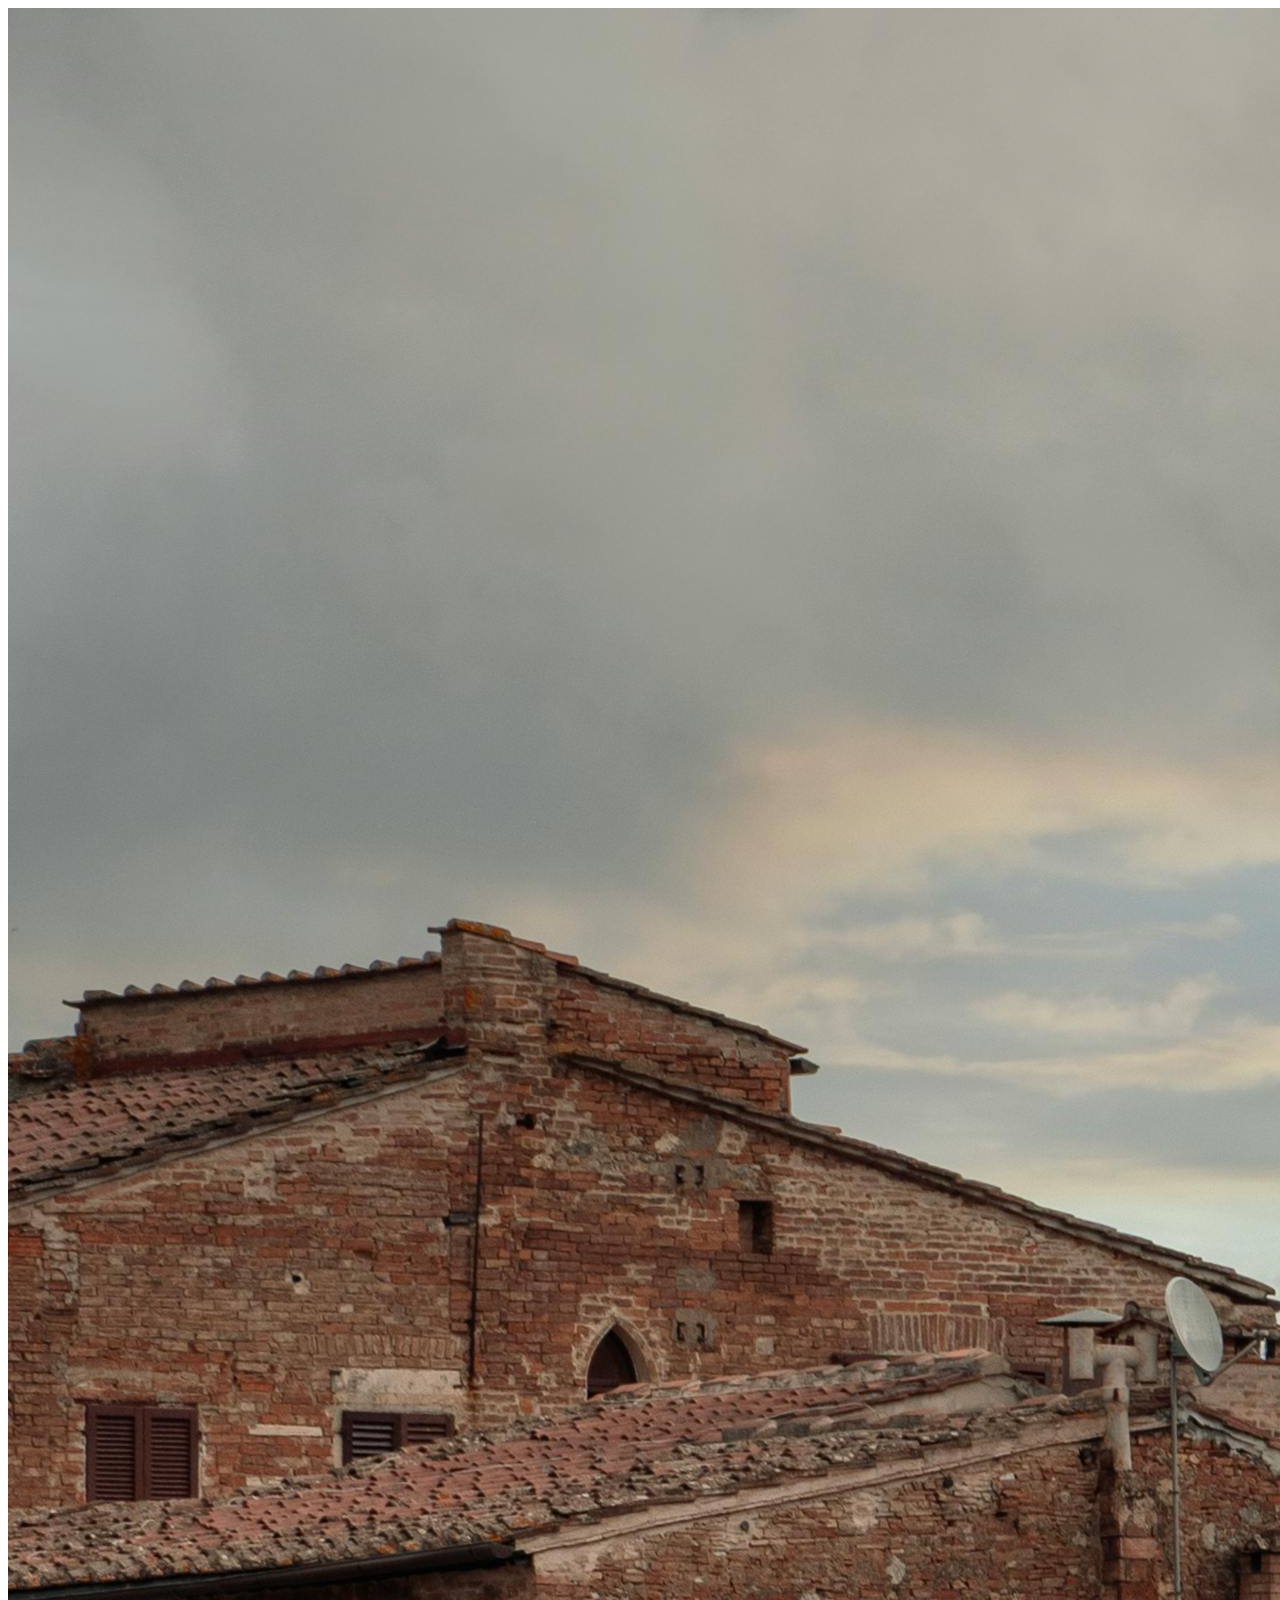
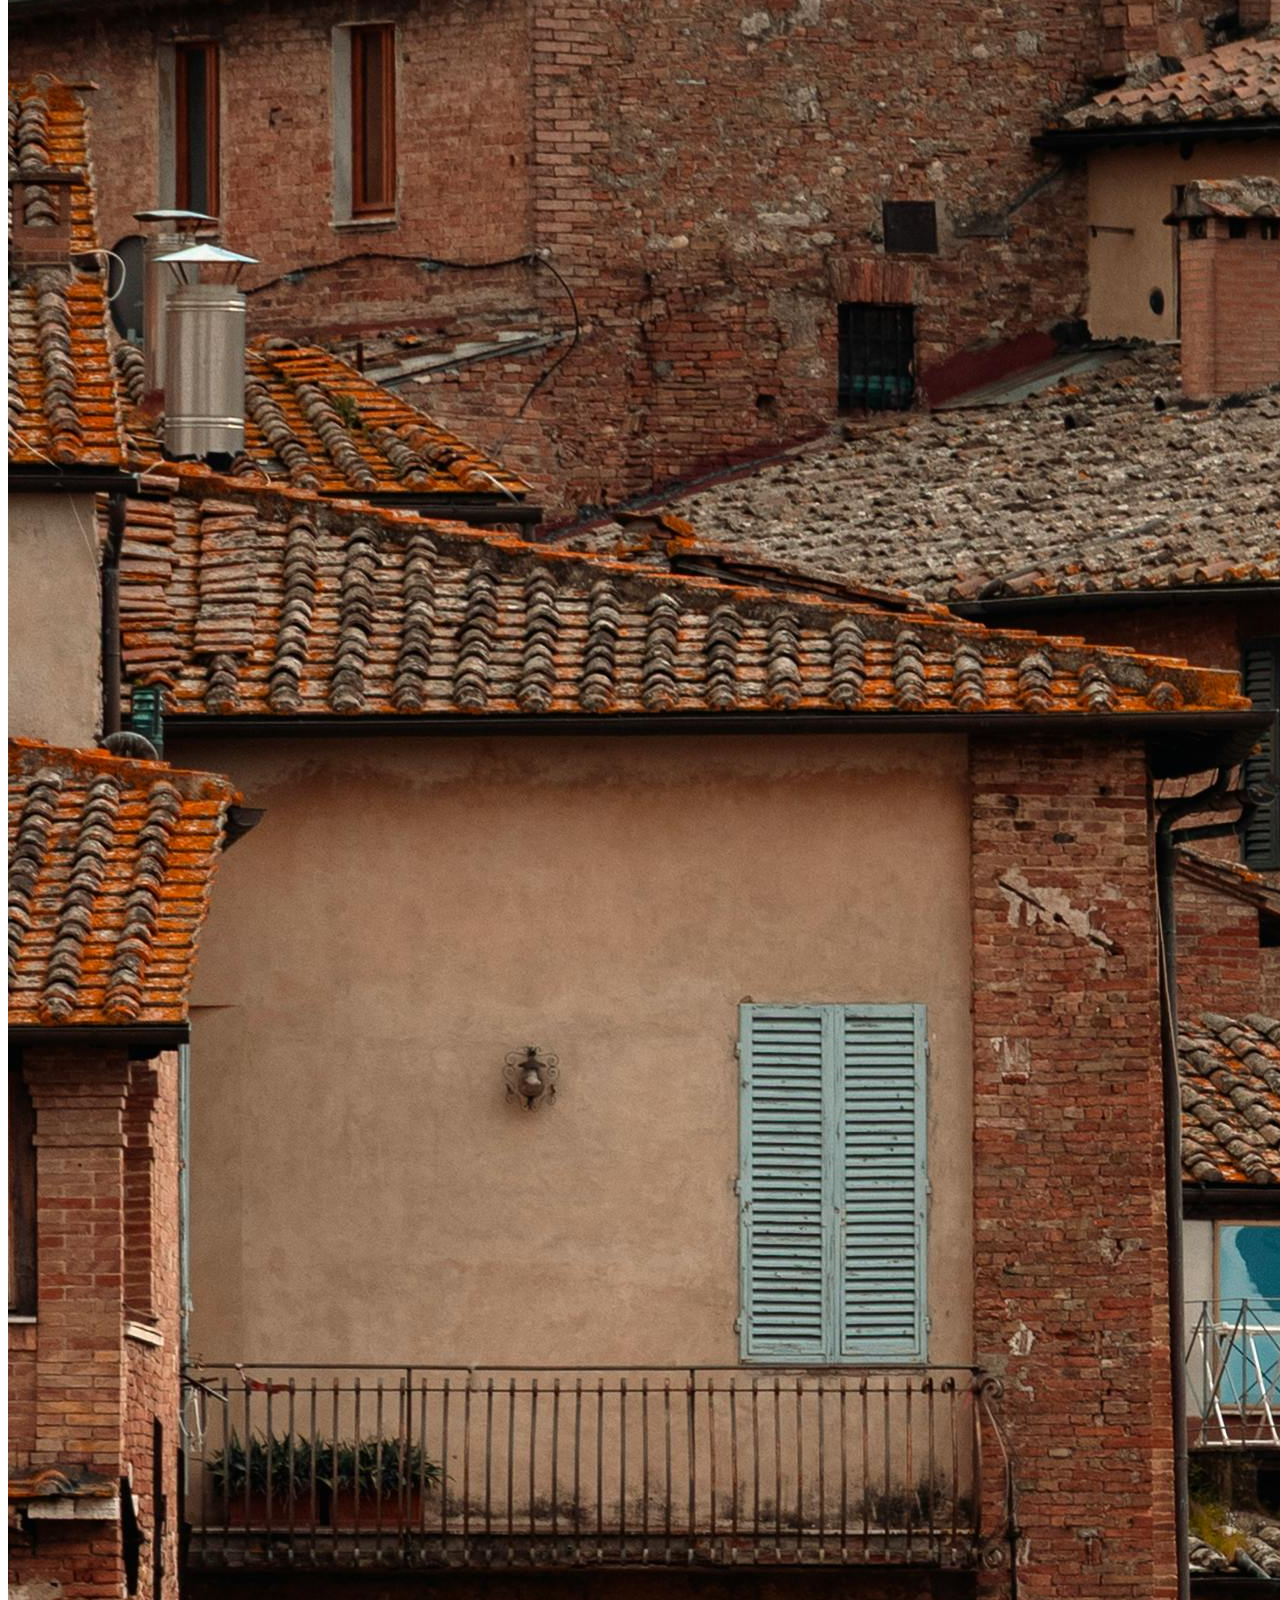
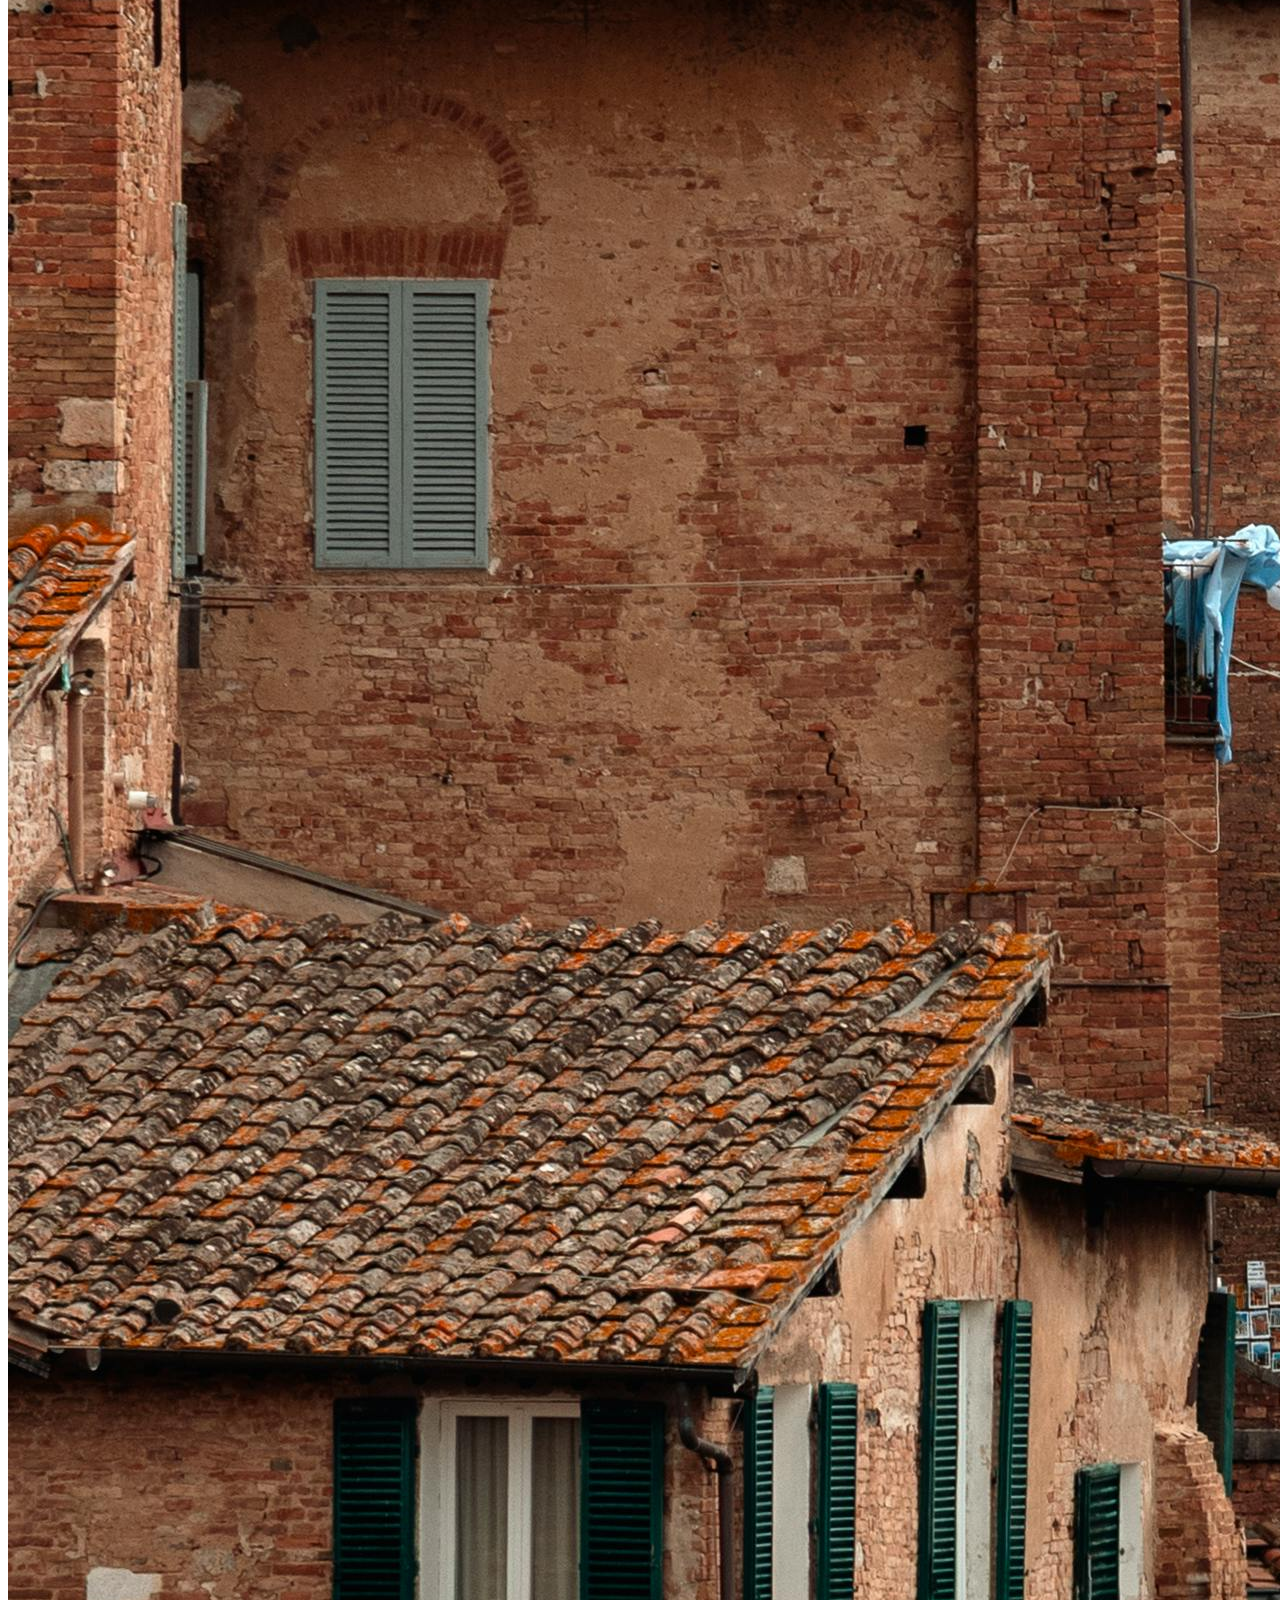
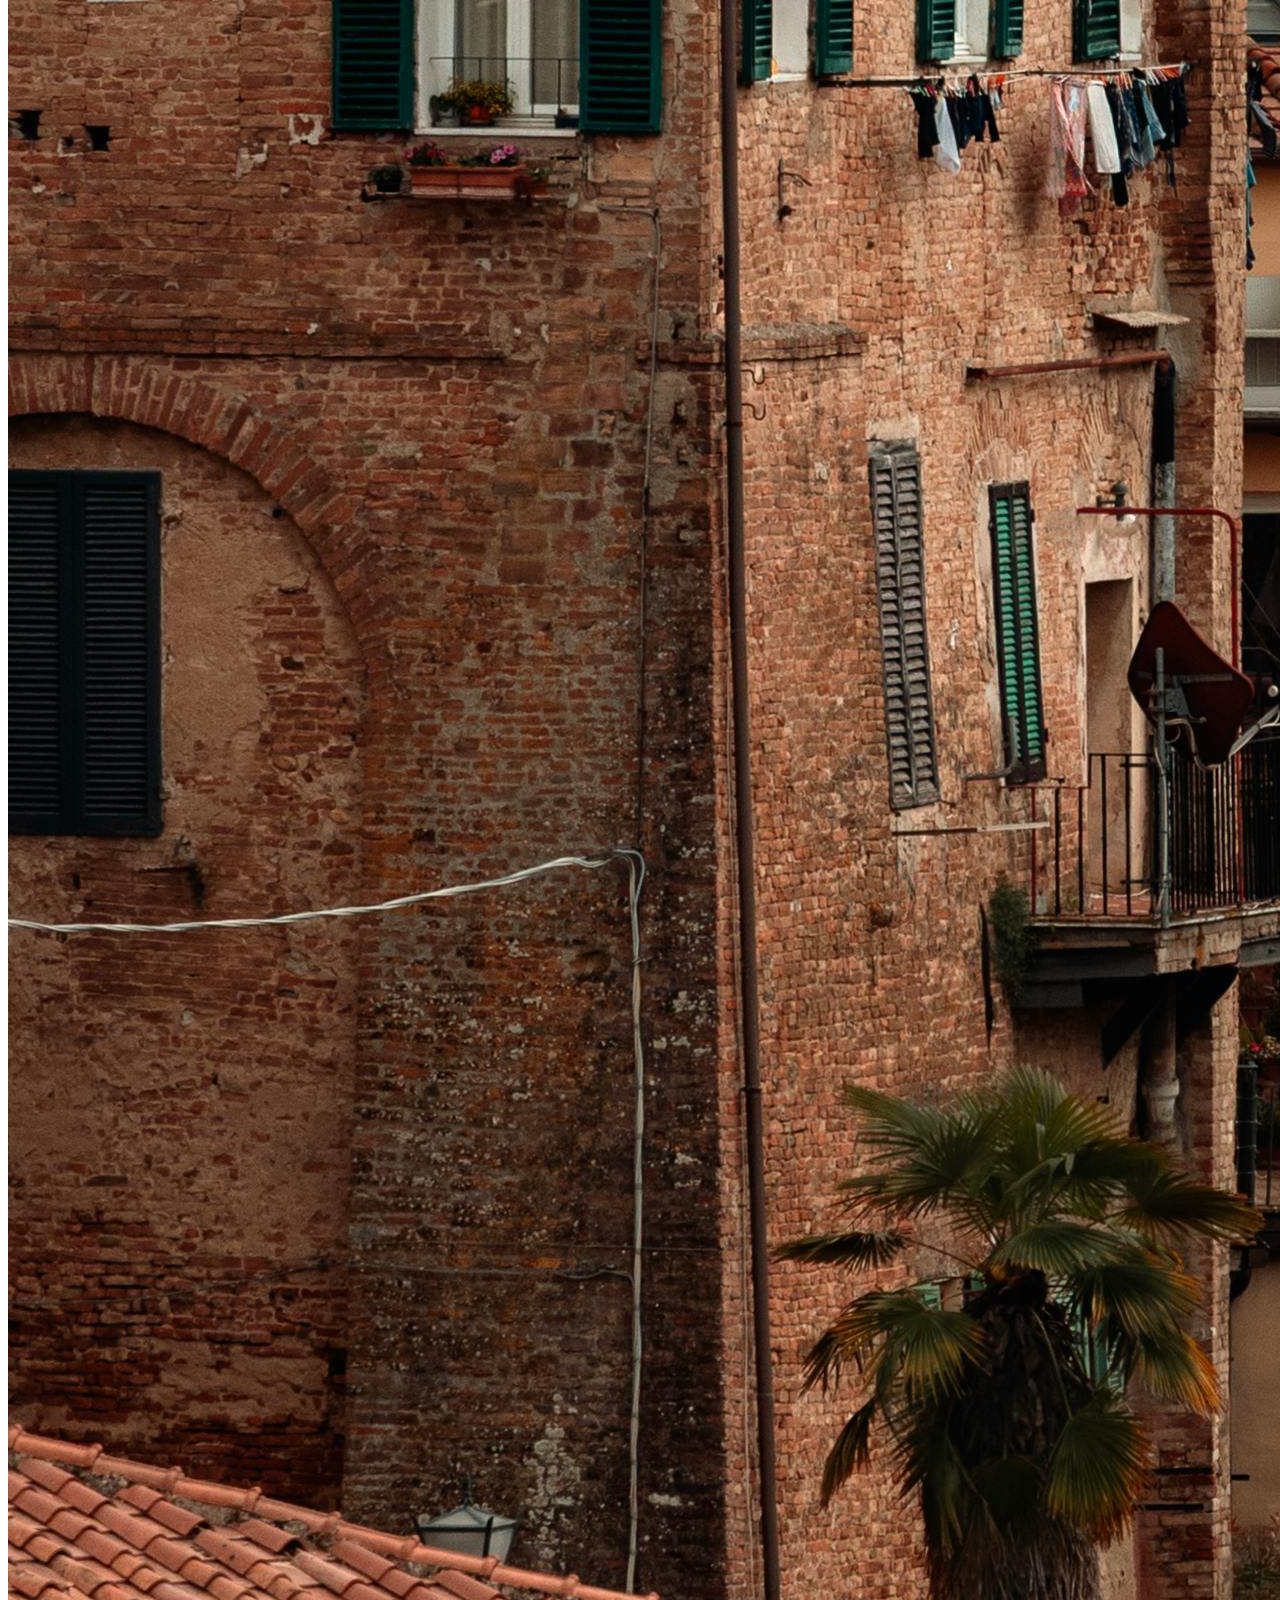
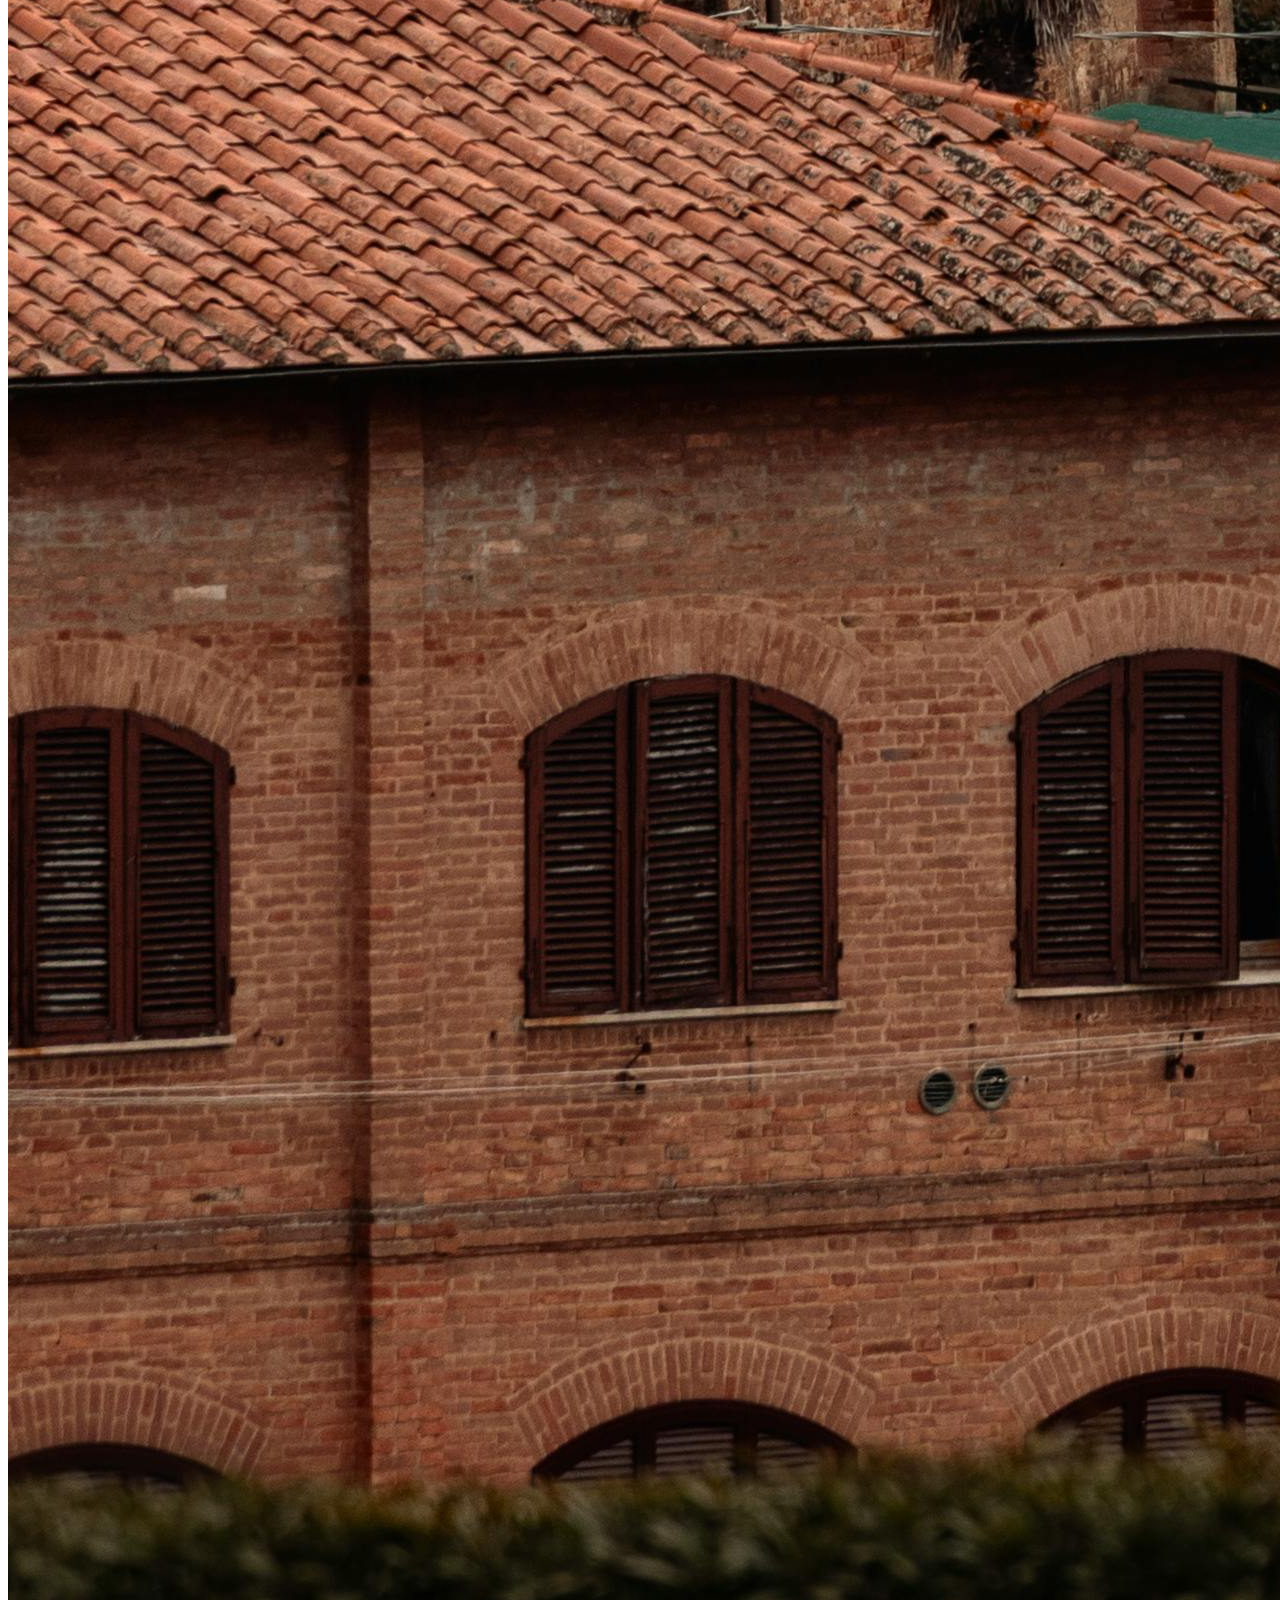
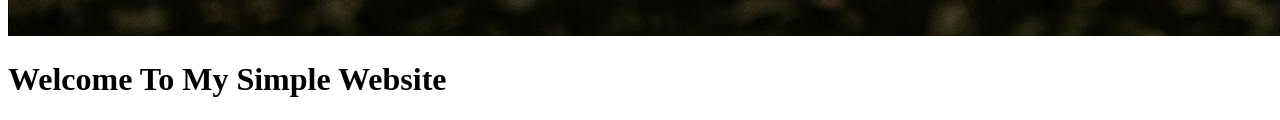
==== src/main/resources/index.html @ 641470c3 "deploy" ====
<!DOCTYPE html>
<html lang="en">
<head>
    <meta charset="UTF-8">
    <title>My Simple Website</title>
</head>
<body>
<header>
    <img src="logo1.jpg" alt="Logo">
</header>
<h1>
    Welcome To My Simple Website
</h1>
</body>
</html>
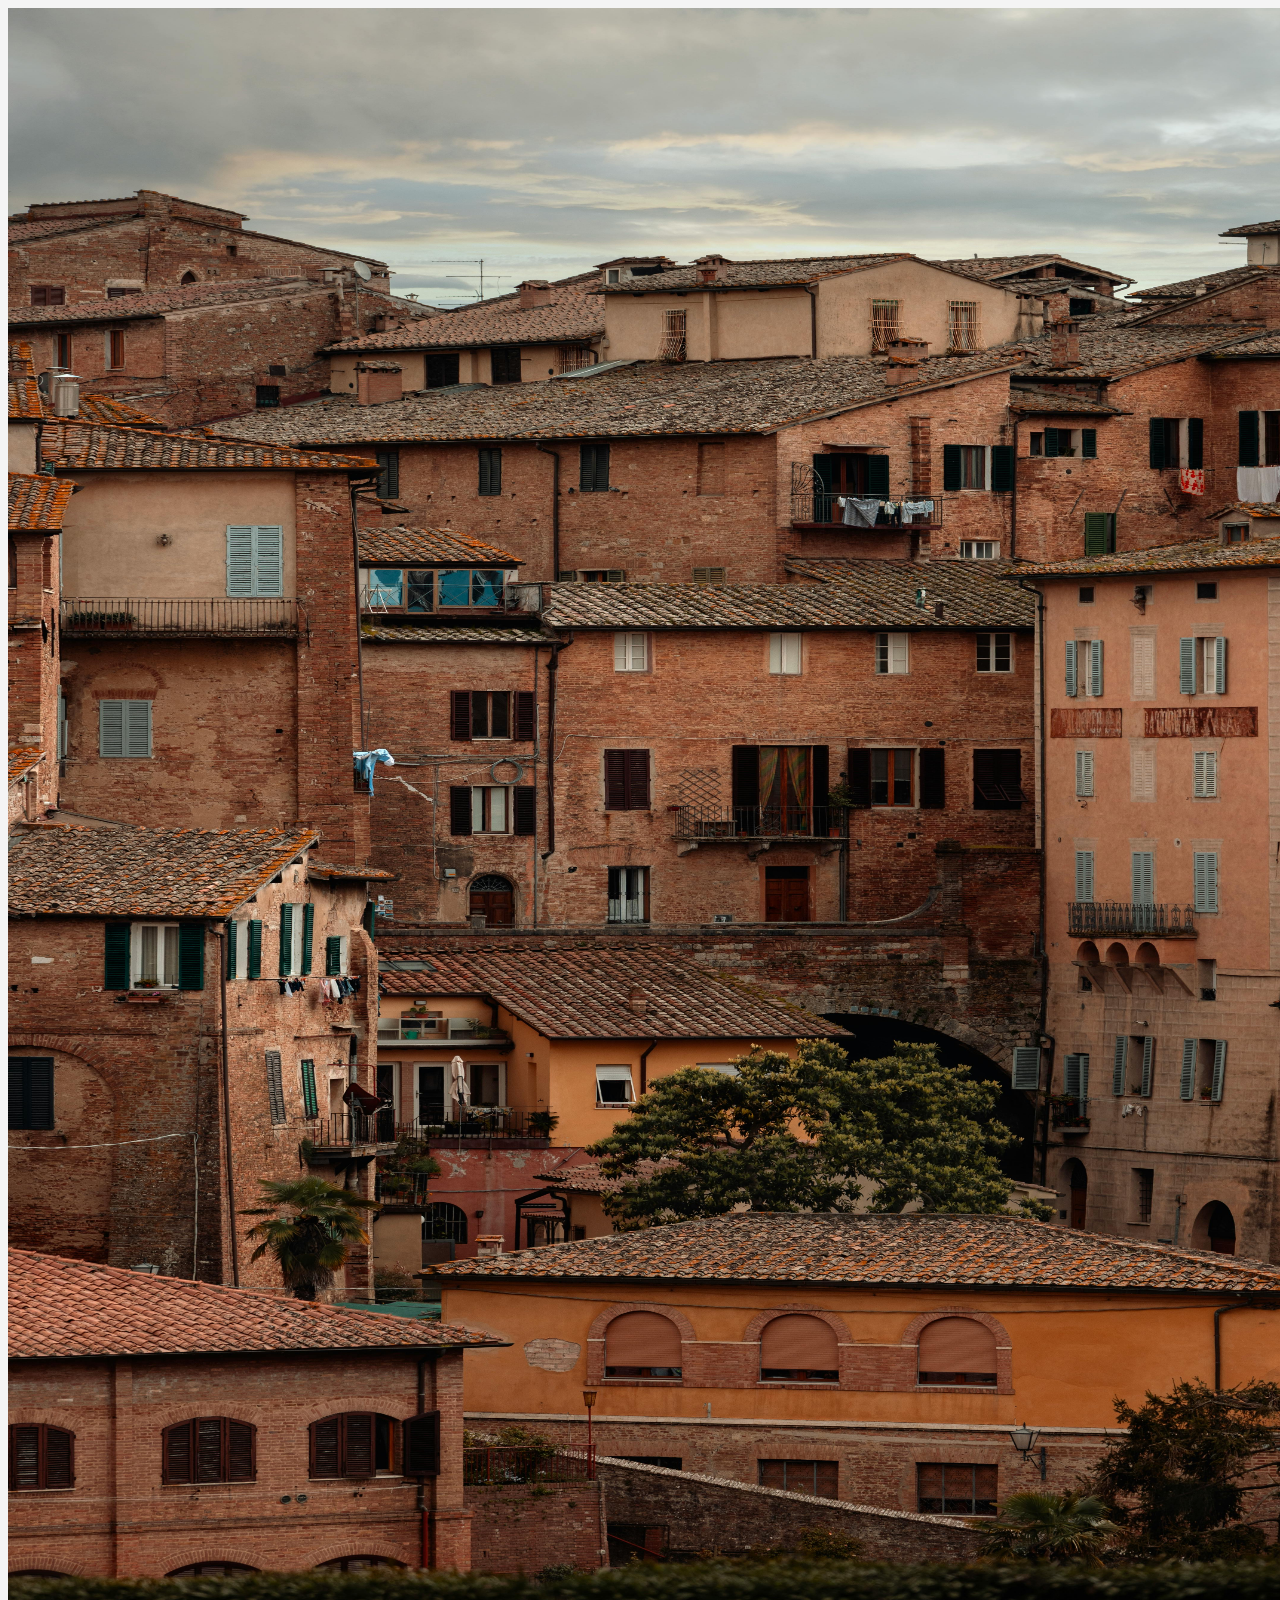
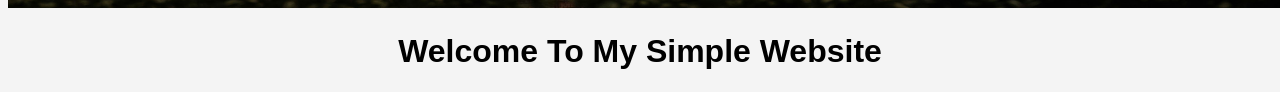
==== commit 1f31c970: "deploy" ====
--- a/src/main/resources/index.html
+++ b/src/main/resources/index.html
@@ -7,6 +7,7 @@
 <body>
 <header>
     <img src="logo1.jpg" alt="Logo">
+    <link rel="stylesheet" href="style.css">
 </header>
 <h1>
     Welcome To My Simple Website
--- a/src/main/resources/style.css
+++ b/src/main/resources/style.css
@@ -0,0 +1,10 @@
+body {
+ font-family: Arial, sans-serif;
+ background-color: #f4f4f4;
+ text-align: center;
+ }
+ header img {
+ width: 100rem;
+ height:100rem;
+ position:flex;
+ }
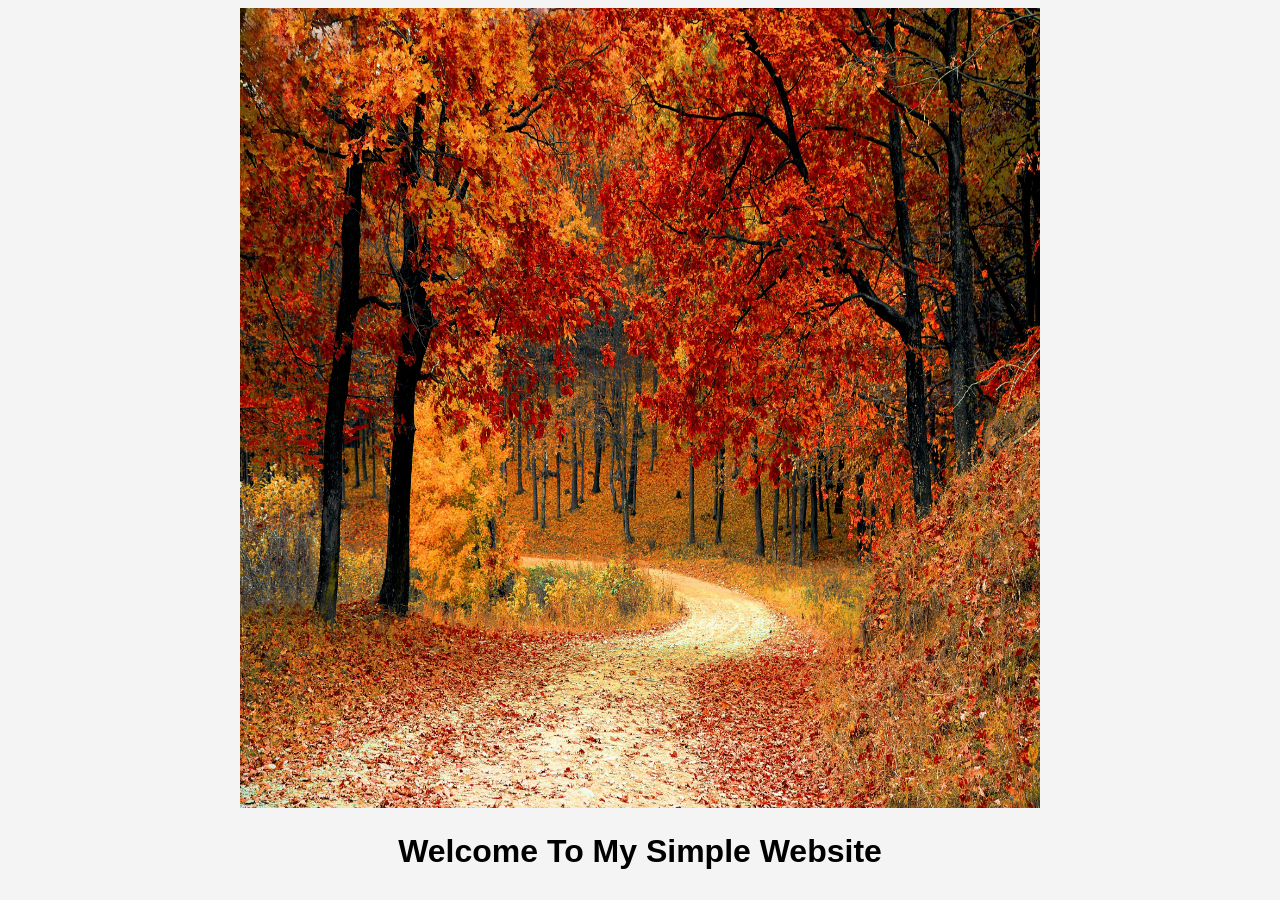
==== commit 3fb42b12: "deploy" ====
--- a/src/main/resources/index.html
+++ b/src/main/resources/index.html
@@ -6,7 +6,7 @@
 </head>
 <body>
 <header>
-    <img src="logo1.jpg" alt="Logo">
+    <img src="log1.jpg" alt="Logo">
     <link rel="stylesheet" href="style.css">
 </header>
 <h1>
--- a/src/main/resources/style.css
+++ b/src/main/resources/style.css
@@ -4,7 +4,7 @@
  text-align: center;
  }
  header img {
- width: 100rem;
- height:100rem;
+ width: 50rem;
+ height:50rem;
  position:flex;
  }
